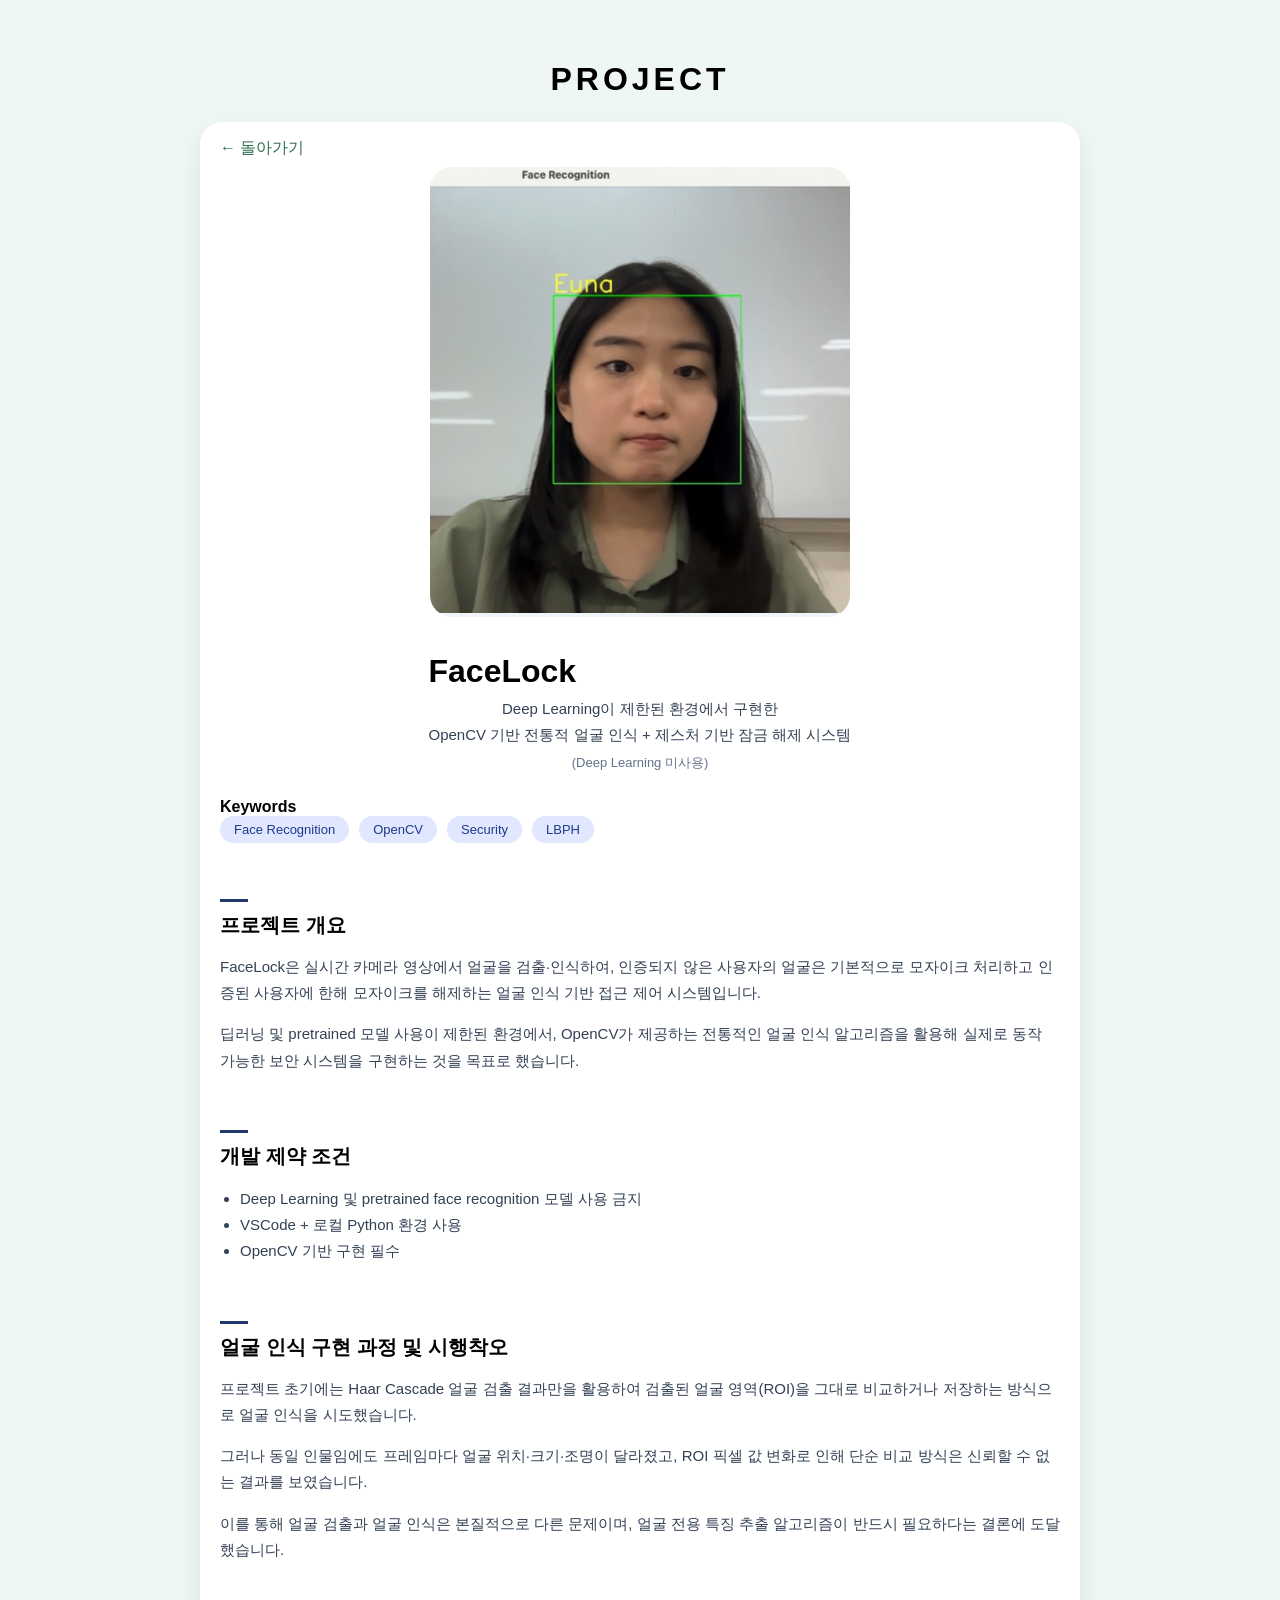
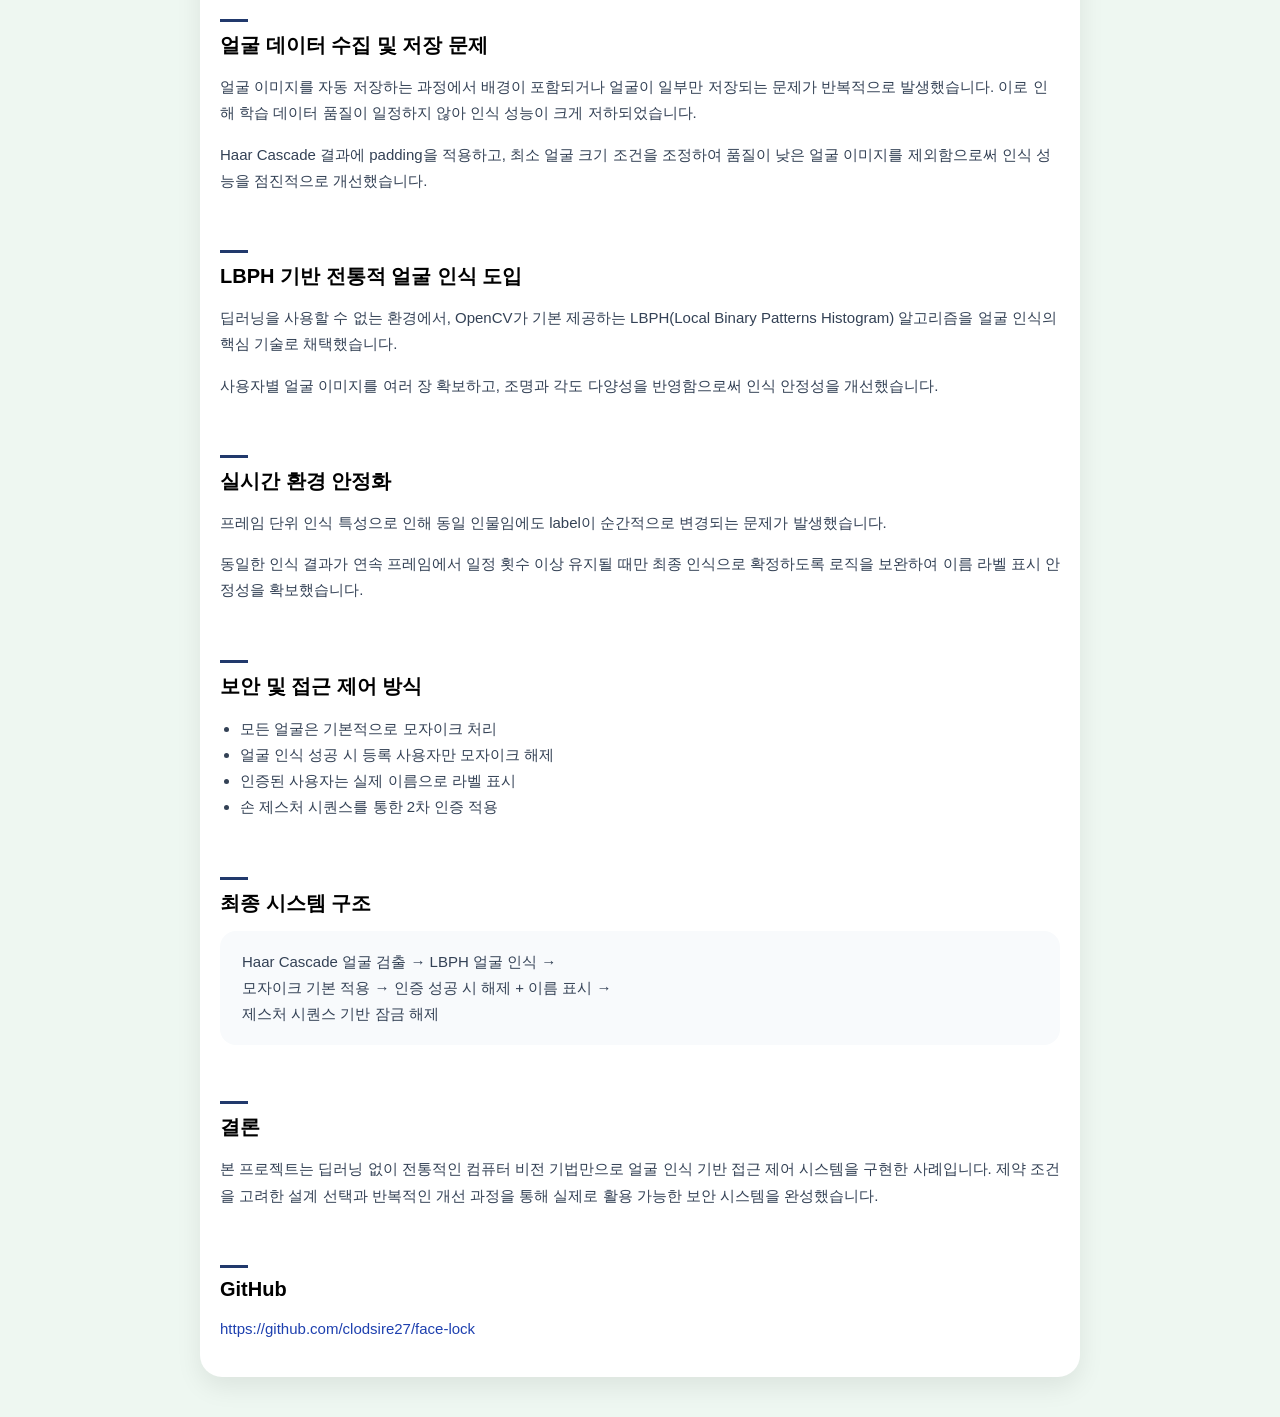
==== facelock.html @ a07663f4 "Fix modal image flicker and layout issues" ====
<!DOCTYPE html>
<html lang="ko">
<head>
  <meta charset="UTF-8" />
  <meta name="viewport" content="width=device-width, initial-scale=1.0" />

  <!-- ✅ FOUC 방지 (CSS 로드 전 HTML 노출 방지) -->
  <style>
    body { visibility: hidden; }
  </style>

  <title>FaceLock</title>
  <link rel="stylesheet" href="style.css" />
</head>

<body>

  <h1 class="main-title">PROJECT</h1>

  <section class="section project-detail">

    <!-- 뒤로가기 -->
    <a href="index.html" class="back-link">← 돌아가기</a>

    <!-- ===== HERO ===== -->
    <div class="project-hero">

      <!-- 대표 이미지 (항상 최상단) -->
      <div class="project-hero-image">
        <img src="images/face.jpg" alt="FaceLock Demo" />
      </div>

      <!-- 텍스트 -->
      <div class="project-hero-text">
        <h2>FaceLock</h2>
        <p class="project-sub">
          Deep Learning이 제한된 환경에서 구현한<br />
          OpenCV 기반 전통적 얼굴 인식 + 제스처 기반 잠금 해제 시스템<br />
          <span>(Deep Learning 미사용)</span>
        </p>
      </div>
    </div>

    <!-- ===== META ===== -->
    <div class="project-meta">
      <strong>Keywords</strong>
      <div class="keyword-tags">
        <span>Face Recognition</span>
        <span>OpenCV</span>
        <span>Security</span>
        <span>LBPH</span>
      </div>
    </div>

    <!-- ===== OVERVIEW ===== -->
    <h3>프로젝트 개요</h3>
    <p>
      FaceLock은 실시간 카메라 영상에서 얼굴을 검출·인식하여,
      인증되지 않은 사용자의 얼굴은 기본적으로 모자이크 처리하고
      인증된 사용자에 한해 모자이크를 해제하는
      얼굴 인식 기반 접근 제어 시스템입니다.
    </p>
    <p>
      딥러닝 및 pretrained 모델 사용이 제한된 환경에서,
      OpenCV가 제공하는 전통적인 얼굴 인식 알고리즘을 활용해
      실제로 동작 가능한 보안 시스템을 구현하는 것을 목표로 했습니다.
    </p>

    <!-- ===== CONSTRAINT ===== -->
    <h3>개발 제약 조건</h3>
    <ul>
      <li>Deep Learning 및 pretrained face recognition 모델 사용 금지</li>
      <li>VSCode + 로컬 Python 환경 사용</li>
      <li>OpenCV 기반 구현 필수</li>
    </ul>

    <!-- ===== PROCESS ===== -->
    <h3>얼굴 인식 구현 과정 및 시행착오</h3>
    <p>
      프로젝트 초기에는 Haar Cascade 얼굴 검출 결과만을 활용하여
      검출된 얼굴 영역(ROI)을 그대로 비교하거나 저장하는 방식으로
      얼굴 인식을 시도했습니다.
    </p>
    <p>
      그러나 동일 인물임에도 프레임마다 얼굴 위치·크기·조명이 달라졌고,
      ROI 픽셀 값 변화로 인해 단순 비교 방식은
      신뢰할 수 없는 결과를 보였습니다.
    </p>
    <p>
      이를 통해 얼굴 검출과 얼굴 인식은 본질적으로 다른 문제이며,
      얼굴 전용 특징 추출 알고리즘이 반드시 필요하다는 결론에 도달했습니다.
    </p>

    <h3>얼굴 데이터 수집 및 저장 문제</h3>
    <p>
      얼굴 이미지를 자동 저장하는 과정에서
      배경이 포함되거나 얼굴이 일부만 저장되는 문제가 반복적으로 발생했습니다.
      이로 인해 학습 데이터 품질이 일정하지 않아 인식 성능이 크게 저하되었습니다.
    </p>
    <p>
      Haar Cascade 결과에 padding을 적용하고,
      최소 얼굴 크기 조건을 조정하여
      품질이 낮은 얼굴 이미지를 제외함으로써
      인식 성능을 점진적으로 개선했습니다.
    </p>

    <h3>LBPH 기반 전통적 얼굴 인식 도입</h3>
    <p>
      딥러닝을 사용할 수 없는 환경에서,
      OpenCV가 기본 제공하는
      LBPH(Local Binary Patterns Histogram) 알고리즘을
      얼굴 인식의 핵심 기술로 채택했습니다.
    </p>
    <p>
      사용자별 얼굴 이미지를 여러 장 확보하고,
      조명과 각도 다양성을 반영함으로써
      인식 안정성을 개선했습니다.
    </p>

    <h3>실시간 환경 안정화</h3>
    <p>
      프레임 단위 인식 특성으로 인해
      동일 인물임에도 label이 순간적으로 변경되는 문제가 발생했습니다.
    </p>
    <p>
      동일한 인식 결과가 연속 프레임에서
      일정 횟수 이상 유지될 때만
      최종 인식으로 확정하도록 로직을 보완하여
      이름 라벨 표시 안정성을 확보했습니다.
    </p>

    <!-- ===== SECURITY ===== -->
    <h3>보안 및 접근 제어 방식</h3>
    <ul>
      <li>모든 얼굴은 기본적으로 모자이크 처리</li>
      <li>얼굴 인식 성공 시 등록 사용자만 모자이크 해제</li>
      <li>인증된 사용자는 실제 이름으로 라벨 표시</li>
      <li>손 제스처 시퀀스를 통한 2차 인증 적용</li>
    </ul>

    <h3>최종 시스템 구조</h3>
    <p class="pipeline">
      Haar Cascade 얼굴 검출 → LBPH 얼굴 인식 →<br />
      모자이크 기본 적용 → 인증 성공 시 해제 + 이름 표시 →<br />
      제스처 시퀀스 기반 잠금 해제
    </p>

    <h3>결론</h3>
    <p>
      본 프로젝트는 딥러닝 없이 전통적인 컴퓨터 비전 기법만으로
      얼굴 인식 기반 접근 제어 시스템을 구현한 사례입니다.
      제약 조건을 고려한 설계 선택과
      반복적인 개선 과정을 통해
      실제로 활용 가능한 보안 시스템을 완성했습니다.
    </p>

    <h3>GitHub</h3>
    <p>
      <a href="https://github.com/clodsire27/face-lock"
         target="_blank"
         rel="noopener noreferrer">
        https://github.com/clodsire27/face-lock
      </a>
    </p>

  </section>

</body>
</html>
---- style.css ----
/* ================= RESET ================= */
* {
  box-sizing: border-box;
  font-family: Arial, Helvetica, sans-serif;
}

body {
  margin: 0;
  background: #eef7f1;
  padding: 40px 20px;
}

.main-title {
  text-align: center;
  letter-spacing: 4px;
  margin-bottom: 40px;
}

/* ================= LAYOUT ================= */
.page-container {
  max-width: 1200px;
  margin: auto;
  display: flex;
  flex-direction: column;
  gap: 24px;
}

/* ================= CARD BASE ================= */
.card,
.section {
  position: relative;
  z-index: 1;
  background: #fff;
  padding: 20px 20px;
  border-radius: 22px;
  box-shadow: 0 10px 26px rgba(0,0,0,0.08);
}

@media (max-width: 640px) {
  .section {
    padding: 36px 24px;
  }
}

/* ================= TOP ================= */
.top-grid {
  display: grid;
  grid-template-columns: 1.1fr 1fr;
  gap: 36px;
}

.top-profile {
  display: flex;
  gap: 24px;
  align-items: center;
}

.profile-img {
  width: 180px;
  height: 230px;
  object-fit: cover;
  border-radius: 18px;
}

/* ================= EXPERIENCE ================= */
.timeline {
  list-style: none;
  padding: 0;
  margin: 0;
}

.timeline li {
  display: grid;
  grid-template-columns: 140px 1fr;
  margin-bottom: 10px;
}

.date {
  color: #2f6f4e;
  font-weight: bold;
}

/* ================= TECH STACK ================= */
.tech-grid {
  display: grid;
  grid-template-columns: 1.3fr 1fr;
  gap: 40px;
  padding: 24px 48px;
  padding-left: 72px; 
}

.tech-left strong {
  display: block;
  margin-top: 18px;
  margin-bottom: 6px;
  font-size: 15px;
  font-weight: 600;
}

.pill-list {
  display: flex;
  flex-wrap: wrap;
  gap: 10px;
  row-gap: 8px;
  margin-bottom: 12px;
}

.pill {
  background: #eef4ff;
  padding: 6px 14px;
  border-radius: 999px;
  text-decoration: none;
  color: #2f5fbf;
  font-size: 12px;
  font-weight: 500;
}

/* ================= PROJECT LIST ================= */
.project-list {
  display: flex;
  gap: 28px;
}

.project-card {
  position: relative;
  z-index: 5;
  width: 300px;
  background: #f4faf7;
  padding: 24px;
  border-radius: 20px;
  cursor: pointer;
  transition: transform 0.2s, box-shadow 0.2s;
}

.project-card:hover {
  transform: translateY(-6px);
  box-shadow: 0 10px 22px rgba(0,0,0,0.12);
}

.project-box {
  height: 170px;
  overflow: hidden;
  border-radius: 16px;
  margin-bottom: 10px;
}

.project-box img {
  width: 100%;
  height: 100%;
  object-fit: cover;
}

/* ================= MODAL ================= */
.modal-overlay {
  position: fixed;
  inset: 0;
  background: rgba(0,0,0,0.45);
  display: none;
  justify-content: center;
  align-items: center;
  z-index: 1000;
  pointer-events: none;
}

.modal-overlay.active {
  display: flex;
  pointer-events: auto;
}

.modal-close {
  position: absolute;
  top: 14px;
  right: 18px;
  border: none;
  background: none;
  font-size: 26px;
  cursor: pointer;
}

.modal-hero img {
  width: 100%;
  height: 280px;     
  border-radius: 22px 22px 0 0; 
  object-fit: cover;
}

.modal-content {
  padding-top: 16px;
  padding-left: 48px;   /* 기존 36px → +12px */
  padding-right: 36px;
  padding: 24px 36px 32px; 
}


/* ================= PROJECT DETAIL ================= */
.project-detail {
  max-width: 880px;
  margin: 0 auto;
}

.back-link {
  display: inline-block;
  margin-bottom: 8px;
  color: #2f6f4e;
  text-decoration: none;
  font-weight: 500;
}

/* ================= HERO ================= */

.project-hero-image {
  width: 100%;
  max-width: 420px;
  margin-bottom: 12px;
  border-radius: 22px;
  overflow: hidden;
  background: #f1f5f9;
}

.project-hero-image img {
  width: 100%;
  height: auto;
  object-fit: contain;
}

@media (max-width: 640px) {
  .project-hero-image img {
    height: 420px;
  }
}

.project-hero-text h2 {
  font-size: 32px;
  margin-bottom: 10px;
}

.project-sub {
  font-size: 15px;
  color: #475569;
  line-height: 1.6;
  text-align: center;
}

.project-sub span {
  font-size: 13px;
  color: #64748b;
}

/* ================= KEYWORDS ================= */
.project-meta {
  margin-bottom: 48px;
}

.keyword-tags {
  display: flex;
  flex-wrap: wrap;
  gap: 10px;
}

.keyword-tags span {
  background: #e0e7ff;
  color: #1e3a8a;
  padding: 6px 14px;
  border-radius: 999px;
  font-size: 13px;
  font-weight: 500;
}

/* ================= CONTENT ================= */
.project-detail h3 {
  margin-top: 56px;
  margin-bottom: 14px;
  font-size: 20px;
  position: relative;
}

.project-detail h3::before {
  content: "";
  width: 28px;
  height: 3px;
  background: #21396c;
  display: block;
  margin-bottom: 10px;
}

.project-detail p,
.project-detail li {
  font-size: 15px;
  color: #334155;
  line-height: 1.75;
}

.project-detail ul {
  padding-left: 20px;
}

/* ================= PIPELINE ================= */
.pipeline {
  background: #f8fafc;
  padding: 18px 22px;
  border-radius: 16px;
  margin-top: 12px;
}

/* ================= LINKS ================= */
.project-detail a[target="_blank"] {
  font-weight: 500;
  color: #1e40af;
  text-decoration: none;
}

.project-detail a[target="_blank"]:hover {
  text-decoration: underline;
}

/* ===== FOUC FIX ===== */
body {
  visibility: visible;
}
.modal-content h2 {
  margin-bottom: 6px;
}

.modal-sub {
  margin-bottom: 14px;   /* 20 → 14 */
  font-size: 14px;
}


.modal-meta {
  display: grid;
  grid-template-columns: 1fr 1fr;
  gap: 24px;
  background: #f8fafc;
  padding: 18px 22px;
  border-radius: 16px;
  margin-bottom: 36px;
}

.modal-meta .label {
  display: block;
  font-size: 13px;
  color: #64748b;
  margin-bottom: 6px;
}

.modal-meta strong {
  font-size: 15px;
}

.modal-content section {
  margin-bottom: 26px;   /* 기존 34px */
}

.modal-content h4 {
  margin-bottom: 10px;
}



.modal-links {
  margin-top: 18px;      /* 32 → 20 */
  padding-top: 16px;     /* 24 → 16 */
  gap: 22px;  
  padding-bottom: 8px;          /* 16 → 12 */
}


/* GitHub 버튼 느낌 */
#modalGithub {
  display: inline-block;
  align-self: flex-start;
  background: #fef9c3;
  color: #92400e;
  padding: 10px 18px;
  border-radius: 999px;
  font-weight: 600;
  text-decoration: none;
}

/* 더 자세히 보기 */
#modalLink {
  font-weight: 600;
  color: #5b21b6;
  text-decoration: none;
}

/* ================= MODAL COMPACT OVERRIDE ================= */

/* 모달 폭 대폭 축소 */
.modal-card.clean {
  position: relative;
  width: 400px;
  max-width: 88vw;
  max-height: 95vh;
  border-radius: 20px;
  background: #fff;

  /* 🔥 핵심 */
  display: flex;
  flex-direction: column;
  overflow: hidden;   /* 카드 자체는 숨김 유지 */
}


/* 이미지 비중은 유지 (정보 대비 강조) */
.modal-hero img {
  height: 200px;  
  object-fit: cover;
}

/* 내부 여백 절반 수준 */
.modal-content {
  padding: 16px 22px 20px;   /* 24~36 → 16~22 */
}

/* 제목 */
.modal-content h2 {
  font-size: 18px;     /* 22 → 20 */
  margin-bottom: 4px;
}

/* 부제 */
.modal-sub {
  font-size: 12.5px;     /* 14 → 13 */
  margin-bottom: 10px;
}

/* 메타 박스 */
.modal-meta {
  gap: 14px;           /* 24 → 14 */
  padding: 12px 14px;  /* 18/22 → 12/14 */
  border-radius: 12px;
  margin-bottom: 12px; /* 36 → 18 */
}

.modal-meta .label {
  font-size: 11px;
  margin-bottom: 4px;
}

.modal-meta strong {
  font-size: 13px;
}

/* 섹션 간 간격 대폭 축소 */
.modal-content section {
  margin-bottom: 14px; /* 26 → 14 */
}

.modal-content h4 {
  font-size: 13px;
  margin-bottom: 6px;
}

/* 리스트 */
.modal-content li {
  font-size: 12.5px;
  line-height: 1.45;
}

/* pill 축소 */
.modal-content .pill {
  padding: 3px 8px;
  font-size: 10px;
  gap: 8px;
  row-gap: 6px;
}

/* 링크 영역 */
.modal-links {
  margin-top: 12px;    /* 20 → 12 */
  padding-top: 12px;
  gap: 10px;
}

/* GitHub 버튼 */
#modalGithub {
  padding: 8px 14px;   /* 10/18 → 8/14 */
  font-size: 12px;
}

/* 더보기 */
#modalLink {
  font-size: 12px;
}


.project-hero-image {
  margin-bottom: 18px;   /* 40 → 18 */
}

.project-hero-text h2 {
  margin-bottom: 6px;    /* 기존 10px ↓ */
}

.project-sub {
  margin-top: 0;
}

.project-hero-image {
  margin-bottom: 18px;   /* 40 → 18 */
}


.project-hero-image {
  margin-top: 0;
  margin-bottom: 10px;   /* 사진 ↔ 제목 간격 */
}
.section.project-detail {
  padding-top: 16px;   /* 기존 32px → 확 줄이기 */
}

.project-hero {
  display: flex;
  flex-direction: column;
  align-items: center;
  margin-top: 0;
  margin-bottom: 8px;
}

.main-title {
  margin-bottom: 24px; /* 40 → 24 */
}

.grid-2col {
  display: grid;
  grid-template-columns: 2fr 1fr; /* Projects 넓게, Publications 좁게 */
  gap: 32px;
  align-items: start;
}

.section.tech-grid {
  padding-top: 5px;
  padding-bottom: 5px;
}

.tech-grid h2 {
  margin-bottom: 5px;
}

.tech-grid strong {
  margin-top: 5px;
}

#modalHeroImg {
  display: none;
}

.pill {
  white-space: nowrap;   /* ⭐ 핵심 */
}
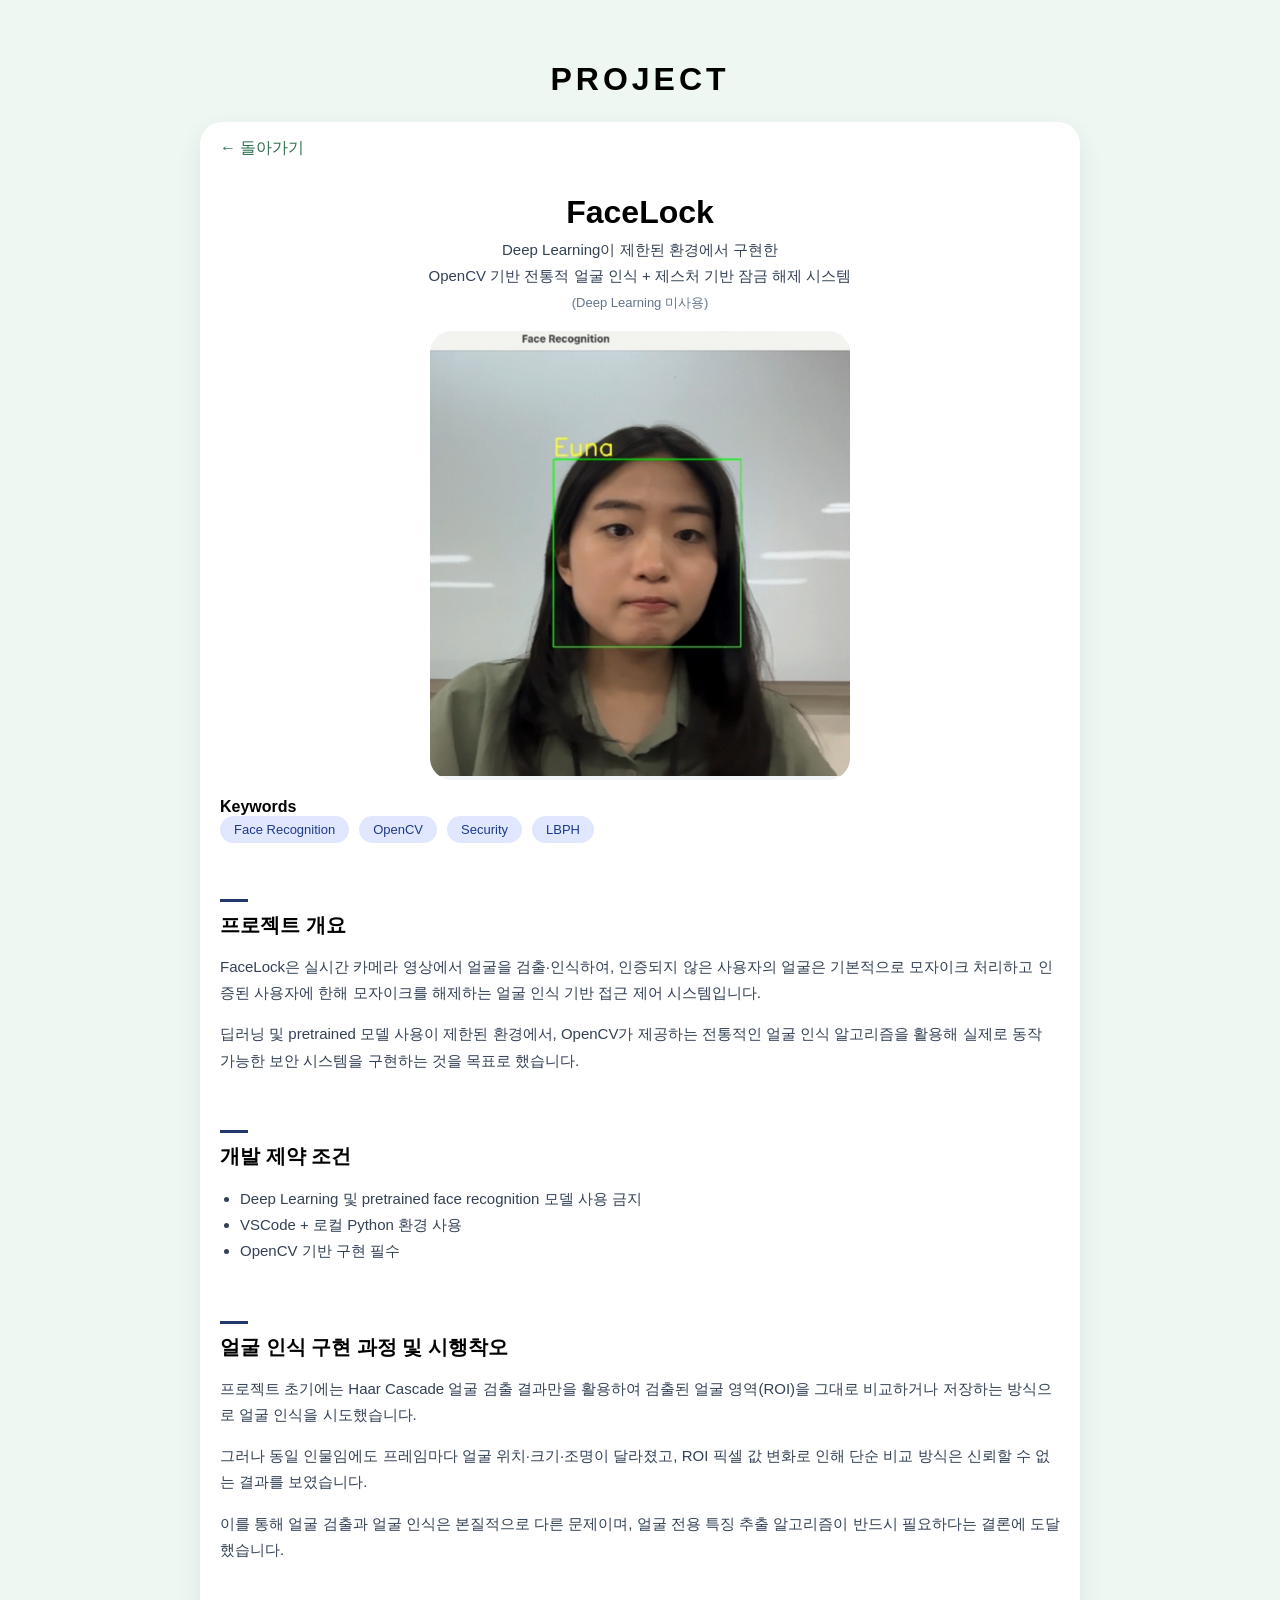
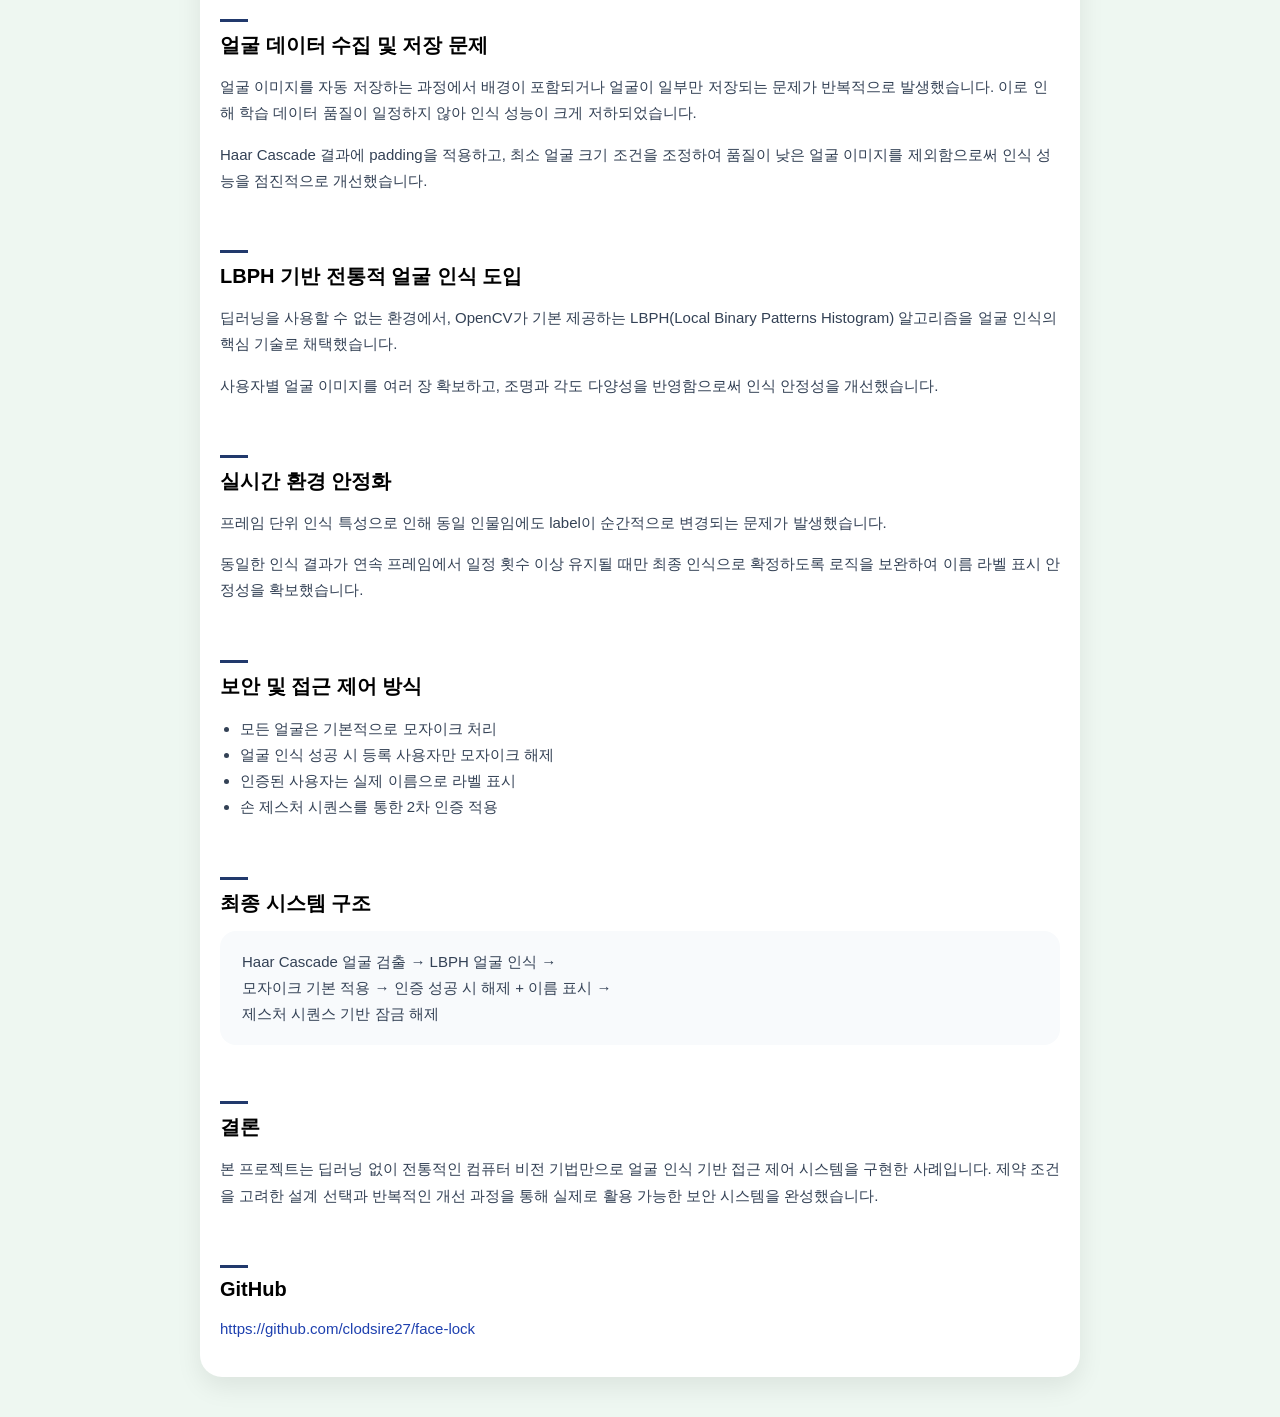
==== commit 3dc8dc48: "Fix mobile responsive layout" ====
--- a/facelock.html
+++ b/facelock.html
@@ -1,18 +1,18 @@
 <!DOCTYPE html>
 <html lang="ko">
-<head>
-  <meta charset="UTF-8" />
-  <meta name="viewport" content="width=device-width, initial-scale=1.0" />
-
-  <!-- ✅ FOUC 방지 (CSS 로드 전 HTML 노출 방지) -->
-  <style>
-    body { visibility: hidden; }
-  </style>
-
-  <title>FaceLock</title>
-  <link rel="stylesheet" href="style.css" />
-</head>
-
+  <head>
+    <meta charset="UTF-8" />
+    <meta name="viewport" content="width=device-width, initial-scale=1.0" />
+  
+    <!-- ✅ FOUC 방지 -->
+    <style>
+      body { visibility: hidden; }
+    </style>
+  
+    <title>FaceLock</title>
+    <link rel="stylesheet" href="style.css" />
+  </head>
+  
 <body>
 
   <h1 class="main-title">PROJECT</h1>
@@ -24,13 +24,6 @@
 
     <!-- ===== HERO ===== -->
     <div class="project-hero">
-
-      <!-- 대표 이미지 (항상 최상단) -->
-      <div class="project-hero-image">
-        <img src="images/face.jpg" alt="FaceLock Demo" />
-      </div>
-
-      <!-- 텍스트 -->
       <div class="project-hero-text">
         <h2>FaceLock</h2>
         <p class="project-sub">
@@ -38,6 +31,10 @@
           OpenCV 기반 전통적 얼굴 인식 + 제스처 기반 잠금 해제 시스템<br />
           <span>(Deep Learning 미사용)</span>
         </p>
+      </div>
+
+      <div class="project-hero-image">
+        <img src="images/face.jpg" alt="FaceLock Demo" />
       </div>
     </div>
 
@@ -156,9 +153,7 @@
 
     <h3>GitHub</h3>
     <p>
-      <a href="https://github.com/clodsire27/face-lock"
-         target="_blank"
-         rel="noopener noreferrer">
+      <a href="https://github.com/clodsire27/face-lock" target="_blank">
         https://github.com/clodsire27/face-lock
       </a>
     </p>
--- a/style.css
+++ b/style.css
@@ -43,11 +43,7 @@
 }
 
 /* ================= TOP ================= */
-.top-grid {
-  display: grid;
-  grid-template-columns: 1.1fr 1fr;
-  gap: 36px;
-}
+
 
 .top-profile {
   display: flex;
@@ -61,6 +57,48 @@
   object-fit: cover;
   border-radius: 18px;
 }
+
+@media (max-width: 768px) {
+  .profile-img {
+    width: 140px;      /* 기존 180 → 축소 */
+    height: 180px;     /* 기존 230 → 축소 */
+    margin: 0 auto;    /* 가운데 정렬 유지 */
+  }
+}
+
+
+@media (max-width: 768px) {
+  .top-profile h2 {
+    font-size: 20px;   /* 이름 */
+  }
+
+  .top-profile p {
+    font-size: 14px;   /* 학교 / 이메일 */
+    line-height: 1.4;
+  }
+}
+
+@media (max-width: 768px) {
+  .top-profile {
+    align-items: flex-start;   /* 가운데 → 왼쪽 */
+  }
+
+  .top-profile > div {
+    margin-left: 0;            /* 불필요한 밀림 제거 */
+  }
+}
+
+@media (max-width: 768px) {
+  .top-profile .pill {
+    font-size: 12px;
+    padding: 6px 12px;
+  }
+
+  .top-profile .pill-list {
+    justify-content: flex-start;  /* 왼쪽 정렬 */
+  }
+}
+
 
 /* ================= EXPERIENCE ================= */
 .timeline {
@@ -88,6 +126,15 @@
   padding: 24px 48px;
   padding-left: 72px; 
 }
+
+@media (max-width: 768px) {
+  .tech-grid {
+    grid-template-columns: 1fr;
+    padding: 20px;
+    gap: 28px;
+  }
+}
+
 
 .tech-left strong {
   display: block;
@@ -117,38 +164,68 @@
 
 /* ================= PROJECT LIST ================= */
 .project-list {
-  display: flex;
-  gap: 28px;
-}
-
-.project-card {
-  position: relative;
-  z-index: 5;
-  width: 300px;
-  background: #f4faf7;
-  padding: 24px;
-  border-radius: 20px;
-  cursor: pointer;
-  transition: transform 0.2s, box-shadow 0.2s;
-}
+  display: grid;
+  grid-template-columns: repeat(2, 1fr); /* 🔥 항상 2열 */
+  gap: 16px;
+}
+
+@media (max-width: 768px) {
+  .project-list {
+    display: grid;
+    grid-template-columns: repeat(2, 1fr);
+    gap: 16px;
+  }  
+}
+  
 
 .project-card:hover {
   transform: translateY(-6px);
   box-shadow: 0 10px 22px rgba(0,0,0,0.12);
 }
 
+.project-card .project-box img {
+  width: 100%;
+  height: 100%;
+  object-fit: cover;
+}
+
+
+.project-card {
+  background: #f4faf7;
+  border-radius: 20px;
+  padding: 16px;
+}
+
+
 .project-box {
-  height: 170px;
-  overflow: hidden;
-  border-radius: 16px;
-  margin-bottom: 10px;
-}
+  width: 100%;
+  aspect-ratio: 1 / 1;
+  max-width: 180px; 
+  margin: 0 auto 12px; 
+}
+
 
 .project-box img {
   width: 100%;
   height: 100%;
   object-fit: cover;
-}
+  display: block;
+}
+
+.project-card h3 {
+  margin: 6px 0 4px;
+  font-size: 25px;
+  font-weight: 1500; 
+  letter-spacing: -0.3px;
+}
+
+.project-card p {
+  margin: 0;
+  font-size: 16px;
+  line-height: 1.5;
+  color: #334155; 
+}
+
 
 /* ================= MODAL ================= */
 .modal-overlay {
@@ -246,6 +323,32 @@
   color: #64748b;
 }
 
+.top-grid {
+  display: grid;
+  grid-template-columns: 1.1fr 1fr;
+  gap: 36px;
+  align-items: start;
+}
+
+@media (max-width: 768px) {
+  .top-grid {
+    grid-template-columns: 1fr; 
+    gap: 24px;
+  }
+}
+
+@media (max-width: 768px) {
+  .timeline li {
+    grid-template-columns: 1fr;  /* 날짜 / 내용 세로 */
+    gap: 6px;
+  }
+
+  .date {
+    font-size: 13px;
+  }
+}
+
+
 /* ================= KEYWORDS ================= */
 .project-meta {
   margin-bottom: 48px;
@@ -525,15 +628,16 @@
 
 .grid-2col {
   display: grid;
-  grid-template-columns: 2fr 1fr; /* Projects 넓게, Publications 좁게 */
-  gap: 32px;
-  align-items: start;
-}
-
-.section.tech-grid {
-  padding-top: 5px;
-  padding-bottom: 5px;
-}
+  grid-template-columns: 1fr 1fr;
+  gap: 24px;
+}
+@media (max-width: 768px) {
+  .grid-2col {
+    grid-template-columns: 1fr; 
+  }
+}
+
+
 
 .tech-grid h2 {
   margin-bottom: 5px;
@@ -547,6 +651,15 @@
   display: none;
 }
 
+.pill-list {
+  flex-wrap: wrap;
+}
+
 .pill {
-  white-space: nowrap;   /* ⭐ 핵심 */
-}
+  white-space: nowrap;
+  max-width: 100%;
+}
+
+.project-hero-text {
+  text-align: center;
+}
